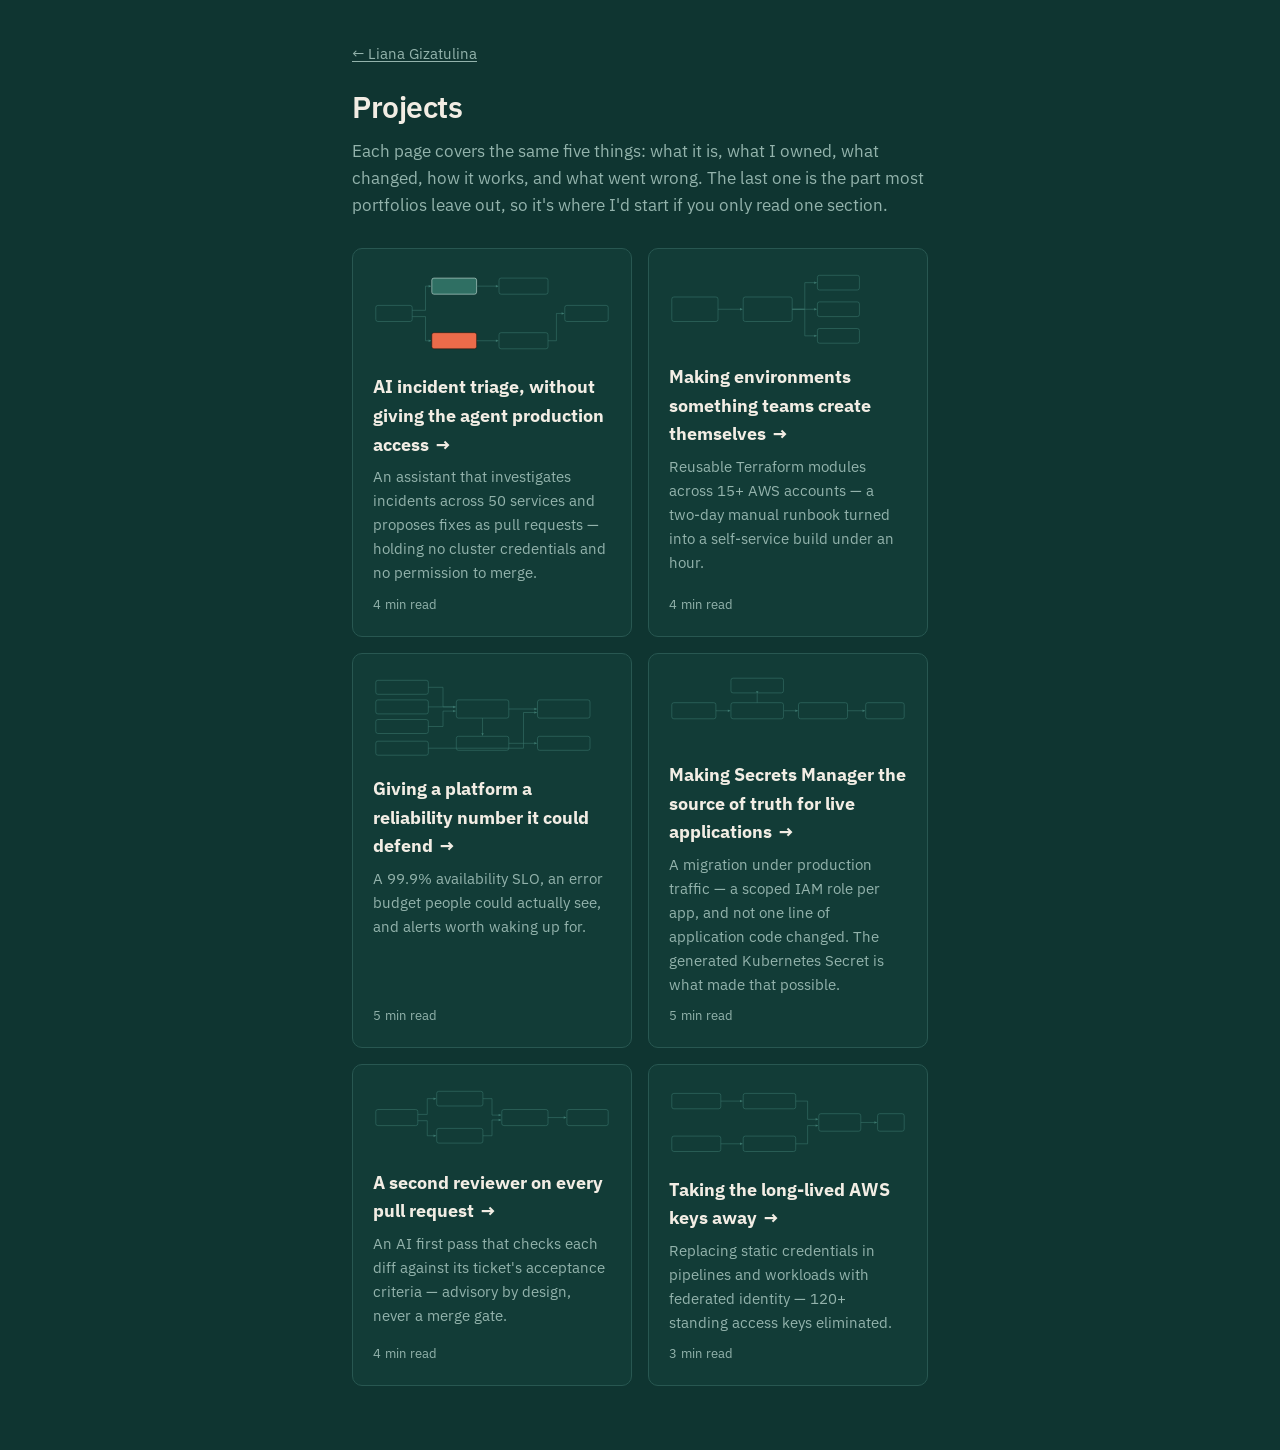
==== projects/index.html @ ad699a3f "redesign: deep teal ground, three-colour project system, add resume.pdf The paper-and-ink identity (" ====
<!doctype html>
<html lang="en">
<head>
<meta charset="utf-8">
<meta name="viewport" content="width=device-width, initial-scale=1">
<title>Projects — Liana Gizatulina</title>
<meta name="description" content="Platform engineering projects: what each one does, what changed because of it, how it works, and what went wrong.">
<link rel="icon" href="../favicon.svg" type="image/svg+xml">
<link rel="canonical" href="https://lianagizatulina.com/projects/">
<meta property="og:type" content="website">
<meta property="og:site_name" content="Liana Gizatulina">
<meta property="og:url" content="https://lianagizatulina.com/projects/">
<meta property="og:title" content="Projects — Liana Gizatulina">
<meta property="og:description" content="Platform engineering projects: what each one does, what changed because of it, how it works, and what went wrong.">
<meta property="og:image" content="https://lianagizatulina.com/og-2.png">
<meta property="og:image:width" content="1200">
<meta property="og:image:height" content="630">
<meta property="og:image:alt" content="Liana Gizatulina, Platform / DevOps Engineer. 99.9% SLO since 2024, environments 2 days to 1 hour, AI triage 22 to 8 min.">
<meta name="twitter:card" content="summary_large_image">
<link rel="stylesheet" href="../style.css?v=6">
</head>
<body>
<div class="wrap">

  <a class="back" href="../">&larr; Liana Gizatulina</a>

  <h1 class="name">Projects</h1>
  <p class="pitch">Each page covers the same five things: what it is, what I owned, what changed, how it works, and what went wrong. The last one is the part most portfolios leave out, so it's where I'd start if you only read one section.</p>

  <ul class="doors with-thumb">
    <li>
      <a class="door" href="mcp-suite.html">
        <svg class="thumb" aria-hidden="true" focusable="false" viewBox="0 0 680 260" xmlns="http://www.w3.org/2000/svg">
              <g fill="none" stroke="currentColor" stroke-width="1.5">
                <rect x="8" y="104" width="104" height="46" rx="6"/>
                <rect class="n-read" x="168" y="26" width="128" height="46" rx="6"/>
                <rect class="n-act" x="168" y="182" width="128" height="46" rx="6"/>
                <rect x="360" y="26" width="140" height="46" rx="6"/>
                <rect x="360" y="182" width="140" height="46" rx="6"/>
                <rect x="548" y="104" width="124" height="46" rx="6"/>
              </g>
              <g stroke="currentColor" stroke-width="1.5" fill="none">
                <path d="M112 118 L 150 118 L 150 49 L 166 49"/>
                <path d="M112 136 L 150 136 L 150 205 L 166 205"/>
                <path d="M296 49 L 358 49"/>
                <path d="M296 205 L 358 205"/>
                <path d="M500 205 L 524 205 L 524 127 L 546 127"/>
              </g>
              <g fill="currentColor">
                <path d="M166 49 l -7 -3.5 v 7 z"/>
                <path d="M166 205 l -7 -3.5 v 7 z"/>
                <path d="M358 49 l -7 -3.5 v 7 z"/>
                <path d="M358 205 l -7 -3.5 v 7 z"/>
                <path d="M546 127 l -7 -3.5 v 7 z"/>
              </g>
            </svg>
        <p class="door-label">AI incident triage, without giving the agent production access</p>
        <p class="door-note">An assistant that investigates incidents across 50 services and proposes fixes as pull requests — holding no cluster credentials and no permission to merge.</p>
        <p class="door-time">4 min read</p>
      </a>
    </li>
    <li>
      <a class="door" href="provisioning.html">
        <svg class="thumb" aria-hidden="true" focusable="false" viewBox="0 0 680 230" xmlns="http://www.w3.org/2000/svg">
              <g fill="none" stroke="currentColor" stroke-width="1.5">
                <rect x="8" y="80" width="132" height="70" rx="6"/>
                <rect x="212" y="80" width="140" height="70" rx="6"/>
                <rect x="424" y="18" width="120" height="42" rx="6"/>
                <rect x="424" y="94" width="120" height="42" rx="6"/>
                <rect x="424" y="170" width="120" height="42" rx="6"/>
              </g>
              <g stroke="currentColor" stroke-width="1.5" fill="none">
                <path d="M140 115 L 210 115"/>
                <path d="M352 115 L 388 115 L 388 39 L 422 39"/>
                <path d="M352 115 L 422 115"/>
                <path d="M352 115 L 388 115 L 388 191 L 422 191"/>
              </g>
              <g fill="currentColor">
                <path d="M210 115 l -7 -3.5 v 7 z"/>
                <path d="M422 39 l -7 -3.5 v 7 z"/>
                <path d="M422 115 l -7 -3.5 v 7 z"/>
                <path d="M422 191 l -7 -3.5 v 7 z"/>
              </g>
            </svg>
        <p class="door-label">Making environments something teams create themselves</p>
        <p class="door-note">Reusable Terraform modules across 15+ AWS accounts — a two-day manual runbook turned into a self-service build under an hour.</p>
        <p class="door-time">4 min read</p>
      </a>
    </li>
    <li>
      <a class="door" href="eks-observability.html">
        <svg class="thumb" aria-hidden="true" focusable="false" viewBox="0 0 680 250" xmlns="http://www.w3.org/2000/svg">
              <g fill="none" stroke="currentColor" stroke-width="1.5">
                <rect x="8" y="18" width="150" height="40" rx="6"/>
                <rect x="8" y="74" width="150" height="40" rx="6"/>
                <rect x="8" y="130" width="150" height="40" rx="6"/>
                <rect x="8" y="192" width="150" height="40" rx="6"/>
                <rect x="238" y="74" width="150" height="52" rx="6"/>
                <rect x="238" y="178" width="150" height="40" rx="6"/>
                <rect x="470" y="74" width="150" height="52" rx="6"/>
                <rect x="470" y="178" width="150" height="40" rx="6"/>
              </g>
              <g stroke="currentColor" stroke-width="1.5" fill="none">
                <path d="M158 38 L 200 38 L 200 94 L 236 94"/>
                <path d="M158 94 L 236 94"/>
                <path d="M158 150 L 200 150 L 200 106 L 236 106"/>
                <path d="M158 212 L 430 212 L 430 110 L 468 110"/>
                <path d="M388 100 L 468 100"/>
                <path d="M313 126 L 313 176"/>
                <path d="M388 198 L 468 198"/>
              </g>
              <g fill="currentColor">
                <path d="M236 94 l -7 -3.5 v 7 z"/>
                <path d="M236 106 l -7 -3.5 v 7 z"/>
                <path d="M468 100 l -7 -3.5 v 7 z"/>
                <path d="M468 110 l -7 -3.5 v 7 z"/>
                <path d="M468 198 l -7 -3.5 v 7 z"/>
                <path d="M313 176 l -3.5 -7 h 7 z"/>
              </g>
            </svg>
        <p class="door-label">Giving a platform a reliability number it could defend</p>
        <p class="door-note">A 99.9% availability SLO, an error budget people could actually see, and alerts worth waking up for.</p>
        <p class="door-time">5 min read</p>
      </a>
    </li>
    <li>
      <a class="door" href="secrets-csi.html">
        <svg class="thumb" aria-hidden="true" focusable="false" viewBox="0 0 680 210" xmlns="http://www.w3.org/2000/svg">
              <g fill="none" stroke="currentColor" stroke-width="1.5">
                <rect x="8" y="82" width="126" height="46" rx="6"/>
                <rect x="177" y="82" width="150" height="46" rx="6"/>
                <rect x="177" y="12" width="150" height="42" rx="6"/>
                <rect x="370" y="82" width="140" height="46" rx="6"/>
                <rect x="562" y="82" width="110" height="46" rx="6"/>
              </g>
              <g stroke="currentColor" stroke-width="1.5" fill="none">
                <path d="M134 105 L 175 105"/>
                <path d="M252 82 L 252 56"/>
                <path d="M329 105 L 368 105"/>
                <path d="M510 105 L 560 105"/>
              </g>
              <g fill="currentColor">
                <path d="M175 105 l -7 -3.5 v 7 z"/>
                <path d="M368 105 l -7 -3.5 v 7 z"/>
                <path d="M560 105 l -7 -3.5 v 7 z"/>
                <path d="M252 56 l -3.5 -7 h 7 z"/>
              </g>
            </svg>
        <p class="door-label">Making Secrets Manager the source of truth for live applications</p>
        <p class="door-note">A migration under production traffic — a scoped IAM role per app, and not one line of application code changed. The generated Kubernetes Secret is what made that possible.</p>
        <p class="door-time">5 min read</p>
      </a>
    </li>
    <li>
      <a class="door" href="ai-pr-review.html">
        <svg class="thumb" aria-hidden="true" focusable="false" viewBox="0 0 680 200" xmlns="http://www.w3.org/2000/svg">
              <g fill="none" stroke="currentColor" stroke-width="1.5">
                <rect x="8" y="70" width="120" height="46" rx="6"/>
                <rect x="182" y="18" width="132" height="42" rx="6"/>
                <rect x="182" y="124" width="132" height="42" rx="6"/>
                <rect x="368" y="70" width="132" height="46" rx="6"/>
                <rect x="554" y="70" width="118" height="46" rx="6"/>
              </g>
              <g stroke="currentColor" stroke-width="1.5" fill="none">
                <path d="M128 84 L 155 84 L 155 39 L 180 39"/>
                <path d="M128 102 L 155 102 L 155 145 L 180 145"/>
                <path d="M314 39 L 340 39 L 340 86 L 366 86"/>
                <path d="M314 145 L 340 145 L 340 100 L 366 100"/>
                <path d="M500 93 L 552 93"/>
              </g>
              <g fill="currentColor">
                <path d="M180 39 l -7 -3.5 v 7 z"/>
                <path d="M180 145 l -7 -3.5 v 7 z"/>
                <path d="M366 86 l -7 -3.5 v 7 z"/>
                <path d="M366 100 l -7 -3.5 v 7 z"/>
                <path d="M552 93 l -7 -3.5 v 7 z"/>
              </g>
            </svg>
        <p class="door-label">A second reviewer on every pull request</p>
        <p class="door-note">An AI first pass that checks each diff against its ticket's acceptance criteria — advisory by design, never a merge gate.</p>
        <p class="door-time">4 min read</p>
      </a>
    </li>
    <li>
      <a class="door" href="oidc-irsa.html">
        <svg class="thumb" aria-hidden="true" focusable="false" viewBox="0 0 680 220" xmlns="http://www.w3.org/2000/svg">
              <g fill="none" stroke="currentColor" stroke-width="1.5">
                <rect x="8" y="24" width="140" height="44" rx="6"/>
                <rect x="8" y="146" width="140" height="44" rx="6"/>
                <rect x="212" y="24" width="150" height="44" rx="6"/>
                <rect x="212" y="146" width="150" height="44" rx="6"/>
                <rect x="428" y="82" width="120" height="50" rx="6"/>
                <rect x="596" y="82" width="76" height="50" rx="6"/>
              </g>
              <g stroke="currentColor" stroke-width="1.5" fill="none">
                <path d="M148 46 L 210 46"/>
                <path d="M148 168 L 210 168"/>
                <path d="M362 46 L 396 46 L 396 98 L 426 98"/>
                <path d="M362 168 L 396 168 L 396 116 L 426 116"/>
                <path d="M548 107 L 594 107"/>
              </g>
              <g fill="currentColor">
                <path d="M210 46 l -7 -3.5 v 7 z"/>
                <path d="M210 168 l -7 -3.5 v 7 z"/>
                <path d="M426 98 l -7 -3.5 v 7 z"/>
                <path d="M426 116 l -7 -3.5 v 7 z"/>
                <path d="M594 107 l -7 -3.5 v 7 z"/>
              </g>
            </svg>
        <p class="door-label">Taking the long-lived AWS keys away</p>
        <p class="door-note">Replacing static credentials in pipelines and workloads with federated identity — 120+ standing access keys eliminated.</p>
        <p class="door-time">3 min read</p>
      </a>
    </li>
  </ul>

</div>
</body>
</html>
---- style.css ----
/* Two Doors — shared styles.
   No framework, no build step. JavaScript is progressive enhancement only:
   every page is complete and readable without it. */

@import url("https://fonts.googleapis.com/css2?family=IBM+Plex+Mono:wght@400;500&family=IBM+Plex+Sans:wght@400;600;700&display=swap");

:root {
  /* Direction D — deep teal ground, colour lives in the artwork */
  --bg: #0f3531;
  --card: #123c37;
  --fg: #f2ede4;
  --muted: #93b3ac;
  --rule: #285751;
  --rule-strong: #3d7a70;
  --hover: #16453f;
  --accent: #e0a03a;
  --focus: #6f95dd;

  /* the three project categories */
  --cat-agents: #ec6b4a;
  --cat-rely:   #e0a03a;
  --cat-sec:    #6f95dd;
  --art-ink:    rgba(14, 42, 38, .52);
  --art-ink-2:  rgba(14, 42, 38, .86);

  /* data-visual semantics, carried over */
  --spent: #ec6b4a;
  --spent-ink: #2b1109;
  --spent-over: #d84a37;
  --left: #2f6f63;
  --left-ink: #dff3ec;
  --good: #4fb99a;

  --measure: 36rem;
  --wide: 68rem;
  --sans: "IBM Plex Sans", -apple-system, BlinkMacSystemFont, "Segoe UI", Roboto, "Helvetica Neue", Arial, sans-serif;
  --serif: "IBM Plex Sans", -apple-system, BlinkMacSystemFont, "Segoe UI", Roboto, "Helvetica Neue", Arial, sans-serif;
  --mono: "IBM Plex Mono", ui-monospace, SFMono-Regular, "SF Mono", Menlo, Consolas, monospace;
}

@media (prefers-color-scheme: dark) {
  :root {
    --bg: #0b2b28;
    --card: #0f342f;
    --rule: #23504b;
    --hover: #133c37;
  }
}

*, *::before, *::after { box-sizing: border-box; }
html { -webkit-text-size-adjust: 100%; }

body {
  margin: 0;
  padding: 2.5rem 1.25rem 4rem;
  background: var(--bg);
  color: var(--fg);
  font-family: var(--sans);
  font-size: 1.0625rem;
  line-height: 1.6;
}

.wrap { max-width: var(--measure); margin: 0 auto; }

a { color: inherit; text-decoration-thickness: 1px; text-underline-offset: 2px; }
a:focus-visible { outline: 2px solid var(--focus); outline-offset: 3px; border-radius: 2px; }

/* --- header card --- */

.card {
  border: 1px solid var(--rule);
  border-radius: 10px;
  background: var(--card);
  padding: 1.5rem;
}

.name { margin: 0; font-size: 1.875rem; line-height: 1.15; letter-spacing: -0.015em; font-family: var(--serif); font-weight: 600; }
.role { margin: 0.4rem 0 0; font-size: 1.0625rem; font-weight: 600; }
.pitch { margin: 0.85rem 0 0; color: var(--muted); font-family: var(--serif); font-size: 1.0625rem; }

.meta { margin: 1.25rem 0 0; display: flex; flex-wrap: wrap; gap: 0.75rem 1.25rem; align-items: center; font-size: 0.9375rem; }

.btn {
  display: inline-block;
  padding: 0.5rem 1rem;
  border: 1px solid var(--fg);
  border-radius: 6px;
  text-decoration: none;
  font-weight: 600;
  font-size: 0.9375rem;
  transition: background .15s, color .15s;
}
.btn:hover { background: var(--fg); color: var(--card); }

/* --- doors --- */

.doors { margin: 1.75rem 0 0; padding: 0; list-style: none; display: grid; gap: 1rem; }
@media (min-width: 34rem) { .doors { grid-template-columns: 1fr 1fr; } }

.door {
  display: block;
  height: 100%;
  padding: 1.25rem;
  border: 1px solid var(--rule);
  border-radius: 10px;
  background: var(--card);
  text-decoration: none;
  transition: background .15s, border-color .15s, transform .15s;
}
.door:hover { background: var(--hover); border-color: var(--rule-strong); transform: translateY(-2px); }

.door-label { margin: 0; font-size: 1.125rem; font-weight: 700; }
.door-label::after { content: "\2192"; display: inline-block; margin-left: 0.35em; transition: transform .15s; }
.door:hover .door-label::after { transform: translateX(4px); }
.door-note { margin: 0.35rem 0 0; color: var(--muted); font-size: 0.9375rem; }
.door-time { margin: 0.6rem 0 0; font-family: var(--sans); font-size: 0.8125rem; color: var(--muted); letter-spacing: 0.02em; }

/* --- the three numbers --- */

.numbers { margin: 1.75rem 0 0; color: var(--muted); font-size: 1rem; line-height: 1.9; }
.numbers strong { color: var(--accent); font-weight: 600; }

/* --- interior pages --- */

.back { display: inline-block; margin: 0 0 1.5rem; font-size: 0.9375rem; color: var(--muted); }

h2 {
  margin: 2.75rem 0 0.75rem;
  font-size: 1.3125rem;
  line-height: 1.3;
  padding-bottom: 0.4rem;
  border-bottom: 1px solid var(--rule);
  font-family: var(--sans);
}
h3 { margin: 1.5rem 0 0.25rem; font-size: 1.0625rem; }

p, li, dd { font-family: var(--serif); }
.lede { font-size: 1.1875rem; line-height: 1.55; }
.role-line { margin: 0; color: var(--muted); font-size: 0.9375rem; font-family: var(--sans); }

.scope {
  margin: 1.25rem 0 0;
  padding: 0.9rem 1rem;
  border-left: 3px solid var(--accent);
  background: var(--card);
  color: var(--muted);
  font-size: 0.9375rem;
}
.scope strong { color: var(--fg); }

.method { margin: 0.2rem 0 1rem; color: var(--muted); font-size: 0.875rem; line-height: 1.55; font-family: var(--sans); }

ul.tight { margin: 0.5rem 0 0; padding-left: 1.15rem; }
ul.tight li { margin: 0.35rem 0; }
.stack dt { font-weight: 600; margin-top: 0.85rem; font-family: var(--sans); }
.stack dd { margin: 0.15rem 0 0; color: var(--muted); }

figure { margin: 1.75rem 0; }
figure svg { width: 100%; height: auto; display: block; }
figcaption { margin-top: 0.6rem; color: var(--muted); font-size: 0.875rem; font-family: var(--sans); }

.artifact {
  margin: 1.25rem 0;
  overflow-x: auto;
  background: var(--card);
  border: 1px solid var(--rule);
  border-radius: 8px;
  padding: 1rem 1.1rem;
}
.artifact pre { margin: 0; }
.artifact code { font-family: var(--mono); font-size: 0.8125rem; line-height: 1.6; white-space: pre; }
.c-com { color: var(--muted); }
.c-key { font-weight: 700; color: var(--accent); }

/* --- data visuals (static first; JS only adds the slider) --- */

.viz { margin: 1.75rem 0; }

.viz-label { display: flex; justify-content: space-between; align-items: baseline; gap: 1rem; margin-bottom: 0.4rem; font-family: var(--sans); font-size: 0.875rem; color: var(--muted); }

.budget { display: flex; height: 46px; border: 1px solid var(--rule); border-radius: 8px; overflow: hidden; }
.budget > div { display: flex; align-items: center; justify-content: center; font-family: var(--sans); font-size: 0.8125rem; font-weight: 600; transition: width .12s linear; }
.budget-spent { background: var(--spent); color: var(--spent-ink); }
.budget-left { background: var(--left); color: var(--left-ink); }
.budget.over .budget-spent { background: var(--spent-over); color: #fff; }

.budget-control { display: none; align-items: center; gap: 0.75rem; margin-top: 1rem; font-family: var(--sans); font-size: 0.875rem; color: var(--muted); }
.budget-control.on { display: flex; }
.budget-control input[type=range] { flex: 1; accent-color: var(--accent); }
.budget-control output { min-width: 3.5rem; text-align: right; font-weight: 600; color: var(--fg); }

.bars { display: grid; grid-template-columns: 4.5rem 1fr; gap: 0.5rem 0.75rem; align-items: center; font-family: var(--sans); font-size: 0.875rem; color: var(--muted); }
.bar { height: 24px; border-radius: 4px; }
.bar-before { background: var(--spent); }
.bar-after { background: var(--good); }

/* split fleet — some replicas serving, some unable to start */
.fleet { display: flex; flex-wrap: wrap; gap: 6px; margin: 0.5rem 0; }
.pod { width: 34px; height: 34px; border-radius: 5px; display: flex; align-items: center; justify-content: center; font-family: var(--sans); font-size: 0.6875rem; font-weight: 700; }
.pod-ok { background: var(--left); color: var(--left-ink); }
.pod-bad { background: var(--spent); color: var(--spent-ink); }
.legend { display: flex; flex-wrap: wrap; gap: 1rem; margin-top: 0.6rem; font-family: var(--sans); font-size: 0.8125rem; color: var(--muted); }
.legend span::before { content: ""; display: inline-block; width: 11px; height: 11px; border-radius: 3px; margin-right: 0.45rem; vertical-align: baseline; }
.legend .ok::before { background: var(--left); }
.legend .bad::before { background: var(--spent); }

/* before / after pairs */
.compare { display: grid; gap: 0.85rem; margin: 0.5rem 0; }
.cmp-row { display: grid; grid-template-columns: 8.5rem 1fr; gap: 0.75rem; align-items: center; font-family: var(--sans); font-size: 0.875rem; }
.cmp-key { color: var(--muted); }
.cmp-val { display: flex; align-items: center; gap: 0.6rem; }
.chip { display: inline-block; padding: 0.3rem 0.7rem; border-radius: 5px; font-weight: 700; font-size: 0.875rem; }
.chip-was { background: var(--spent); color: var(--spent-ink); }
.chip-now { background: var(--left); color: var(--left-ink); }
.arrow { color: var(--muted); }

/* the old hand-off path vs the new one */
.track { display: grid; grid-template-columns: 5.5rem 1fr; gap: 0.5rem 0.75rem; align-items: center; font-family: var(--sans); font-size: 0.8125rem; color: var(--muted); }
.seg { display: flex; gap: 3px; align-items: center; }
.seg i { display: block; height: 26px; border-radius: 4px; font-style: normal; }
.seg .work { background: var(--spent); }
.seg .wait { background: var(--rule); }
.seg .fast { background: var(--good); }
.seg .t { margin-left: auto; padding-left: 0.6rem; white-space: nowrap; color: var(--fg); font-weight: 600; }

/* two-column calibration list */
.twocol { display: grid; gap: 1rem; margin: 0.5rem 0; }
@media (min-width: 34rem) { .twocol { grid-template-columns: 1fr 1fr; } }
.col { border-radius: 8px; padding: 0.9rem 1rem; }
.col-flag { background: var(--spent); color: var(--spent-ink); }
.col-ignore { background: var(--left); color: var(--left-ink); }
.col h3 { margin: 0 0 0.5rem; font-family: var(--sans); font-size: 0.8125rem; letter-spacing: 0.06em; text-transform: uppercase; }
.col ul { margin: 0; padding-left: 1.05rem; }
.col li { font-family: var(--sans); font-size: 0.875rem; line-height: 1.45; margin: 0.3rem 0; }

/* diagram node fills — set on <rect>, text stays currentColor */
.n-read { fill: var(--left); stroke: var(--left-ink); }
.n-act { fill: var(--spent); stroke: var(--spent-ink); }

footer {
  margin-top: 3.5rem;
  padding-top: 1.25rem;
  border-top: 1px solid var(--rule);
  color: var(--muted);
  font-size: 0.9375rem;
  font-family: var(--sans);
}

/* landing: showcase diagram + project cards */
.showcase { margin: 1.75rem 0 0; padding: 1.25rem 1.25rem 1rem; background: var(--card); border: 1px solid var(--rule); border-radius: 10px; }
  .showcase svg { display: block; width: 100%; height: auto; color: var(--fg); }
  .showcase figcaption { margin: 0.85rem 0 0; color: var(--muted); font-size: 0.9375rem; font-family: var(--serif); }
  .showcase figcaption a { color: var(--accent); }
  .cards { margin: 1.5rem 0 0; padding: 0; list-style: none; display: grid; gap: 1rem; grid-template-columns: repeat(3, 1fr); }
  @media (max-width: 46rem) { .cards { grid-template-columns: 1fr; } }
  .pcard { display: block; height: 100%; padding: 1rem 1.1rem; background: var(--card); border: 1px solid var(--rule); border-radius: 10px; text-decoration: none; color: inherit; transition: background .15s, border-color .15s, transform .15s; }
  .pcard:hover { background: var(--hover); border-color: var(--rule-strong); transform: translateY(-2px); }
  .pcard-metric { margin: 0; font-family: var(--mono); font-size: 0.8125rem; color: var(--accent); letter-spacing: 0.01em; }
  .pcard-title { margin: 0.4rem 0 0; font-size: 1.0625rem; font-weight: 700; line-height: 1.25; }
  .pcard-note { margin: 0.4rem 0 0; color: var(--muted); font-size: 0.9375rem; }
  .more { margin: 1.25rem 0 0; font-size: 0.9375rem; }
.showcase figcaption .go { display: block; margin-top: 0.4rem; }

/* projects index: diagram thumbnails */
.doors.with-thumb { grid-template-columns: repeat(2, 1fr); }
.doors.with-thumb .door { display: flex; flex-direction: column; }
.thumb { display: block; width: 100%; height: auto; margin: 0 0 0.85rem; color: var(--rule-strong); }
.doors.with-thumb .door-time { margin-top: auto; padding-top: 0.6rem; }
@media (max-width: 46rem) { .doors.with-thumb { grid-template-columns: 1fr; } }

/* project pages: collapsible method notes + diagram node fills */
details.method { margin: 1.25rem 0 0; padding: 0.75rem 1rem; background: var(--card); border: 1px solid var(--rule); border-radius: 8px; }
details.method summary { cursor: pointer; font-size: 0.9375rem; font-weight: 600; color: var(--muted); }
details.method[open] summary { margin-bottom: 0.5rem; }
details.method p { margin: 0.6rem 0 0; font-size: 0.9375rem; color: var(--muted); }
.n-src  { fill: var(--hover); }
.n-core { fill: var(--left); stroke: var(--left-ink); }
.n-out  { fill: var(--card); stroke: var(--rule-strong); }
.n-box { fill: var(--hover); }

/* mcp-suite: "ask the agent" panel + path highlighting */
.ask { margin: 1.5rem 0 0; padding: 1.1rem 1.2rem; background: var(--card); border: 1px solid var(--rule); border-radius: 10px; }
.ask-lead { margin: 0 0 0.85rem; font-size: 0.9375rem; color: var(--muted); }
.ask-list { margin: 0; padding: 0; list-style: none; display: grid; gap: 0.4rem; }
.ask-list li { display: flex; align-items: center; gap: 0.6rem; flex-wrap: wrap; }
.ask-btn { flex: 1 1 16rem; text-align: left; font: inherit; font-size: 0.9375rem; color: inherit;
  background: none; border: 1px solid var(--rule); border-radius: 7px; padding: 0.45rem 0.7rem; cursor: default; }
.ask.on .ask-btn { cursor: pointer; }
.ask.on .ask-btn:hover { background: var(--hover); border-color: var(--rule-strong); }
.ask-btn.sel { background: var(--hover); border-color: var(--rule-strong); font-weight: 600; }
.verdict { flex: 0 0 auto; font-family: var(--mono); font-size: 0.75rem; padding: 0.15rem 0.5rem; border-radius: 4px; }
.v-read { background: var(--left); color: var(--left-ink); }
.v-act  { background: var(--hover); color: var(--accent); border: 1px solid var(--rule-strong); }
.v-none { background: var(--spent); color: var(--spent-ink); }
.ask-out { margin: 0.9rem 0 0; font-size: 0.9375rem; color: var(--muted); min-height: 2.6em; }
.ask.on .ask-out { color: var(--fg); }
#fig .p-read, #fig .p-act, #fig .no-path { transition: opacity .18s; }
#fig.hl-read .p-act, #fig.hl-act .p-read,
#fig.hl-none .p-read, #fig.hl-none .p-act { opacity: 0.15; }
#fig.hl-none .no-path { fill: var(--spent-over); font-weight: 700; font-style: normal; }


/* ============================================================
   Landing — Direction D.  Every rule is scoped under .wide so
   the interior pages keep the styles they already had.
   Colour fills the artwork panel and stops there; the reading
   area stays on the teal ground. The border picks up the
   category colour on hover and keyboard focus only.
   ============================================================ */

.wrap.wide { max-width: var(--wide); }

.wide .site-nav {
  display: flex; justify-content: space-between; align-items: baseline;
  gap: 1rem; flex-wrap: wrap;
  padding-bottom: 0.9rem; margin-bottom: clamp(2rem, 5vw, 3.5rem);
  border-bottom: 1px solid var(--rule);
}
.wide .who { font-weight: 700; font-size: 0.98rem; letter-spacing: -0.008em; }
.wide .nav-links { display: flex; gap: 1.15rem; flex-wrap: wrap; font-family: var(--mono); font-size: 0.78rem; letter-spacing: 0.04em; }
.wide .nav-links a { color: var(--muted); text-decoration: none; border-bottom: 1px solid transparent; padding-bottom: 2px; }
.wide .nav-links a:hover { color: var(--accent); border-bottom-color: var(--accent); }

.wide .hero h1 {
  margin: 0 0 1.35rem; max-width: 20ch;
  font-family: var(--sans); font-weight: 700;
  font-size: clamp(1.8rem, 4.4vw, 3.35rem); line-height: 1.08;
  letter-spacing: -0.021em; text-wrap: balance;
}
.wide .hero h1 em { font-style: normal; color: var(--accent); }
.wide .hook { margin: 0 0 1.7rem; max-width: 54ch; color: var(--muted); font-size: 1rem; line-height: 1.6; }

.wide .chips { display: flex; gap: 0.6rem; flex-wrap: wrap; margin: 0 0 clamp(2.1rem, 5vw, 3.6rem); padding: 0; list-style: none; }
.wide .chips a, .wide .chips span {
  display: inline-block; font-family: var(--mono); font-size: 0.72rem; letter-spacing: 0.05em;
  padding: 0.5rem 0.9rem; border: 1px solid var(--rule); border-radius: 2px;
  color: var(--fg); text-decoration: none; transition: border-color .15s, color .15s;
}
.wide .chips a:hover { border-color: var(--accent); color: var(--accent); }
.wide .chips a.pri { background: var(--accent); border-color: var(--accent); color: #2b1f06; font-weight: 600; }
.wide .chips a.pri:hover { color: #2b1f06; filter: brightness(1.08); }
.wide .chips span { color: var(--muted); }

/* diagram panel */
.wide .showcase.framed {
  margin: 0 0 clamp(2.2rem, 5vw, 3.75rem); padding: 0;
  background: #0c2c29; border: 1px solid var(--rule); border-radius: 4px; overflow: hidden;
}
.wide .showcase.framed .panel-bar {
  display: flex; justify-content: space-between; align-items: center; gap: 0.75rem;
  padding: 0.7rem 1rem; border-bottom: 1px solid var(--rule);
  font-family: var(--mono); font-size: 0.7rem; letter-spacing: 0.14em; text-transform: uppercase; color: var(--muted);
}
.wide .showcase.framed .panel-bar b { color: var(--accent); font-weight: 500; }
.wide .showcase.framed .panel-body { padding: 1.4rem 1.1rem 1.1rem; }
.wide .showcase.framed svg { display: block; width: 100%; height: auto; color: var(--fg); }
.wide .showcase.framed figcaption { margin: 1rem 0.25rem 0; max-width: 72ch; color: var(--muted); font-size: 0.85rem; font-family: var(--sans); line-height: 1.55; }
.wide .showcase.framed figcaption .go { display: inline-block; margin-top: 0.35rem; color: var(--accent); }

.wide .sec-label {
  display: flex; align-items: center; gap: 0.75rem; margin: 0 0 0.9rem;
  font-family: var(--mono); font-size: 0.7rem; letter-spacing: 0.16em; text-transform: uppercase; color: var(--muted);
}
.wide .sec-label::after { content: ""; flex: 1; height: 1px; background: var(--rule); }

/* category key — deliberately NOT .legend, which the project pages already use */
.wide .cat-key { display: flex; gap: 1.25rem; flex-wrap: wrap; margin: 0 0 1rem; padding: 0; list-style: none; }
.wide .cat-key li { display: flex; align-items: center; gap: 0.5rem; font-family: var(--mono); font-size: 0.7rem; letter-spacing: 0.12em; text-transform: uppercase; color: var(--muted); }
.wide .cat-key i { width: 8px; height: 8px; border-radius: 50%; background: var(--cat); flex: none; }

/* six project cards */
.wide .cards { margin: 0; padding: 0; list-style: none; display: grid; gap: 0.85rem; grid-template-columns: repeat(3, 1fr); }
@media (max-width: 62rem) { .wide .cards { grid-template-columns: repeat(2, 1fr); } }
@media (max-width: 40rem) { .wide .cards { grid-template-columns: 1fr; } }

.wide .pcard {
  display: flex; flex-direction: column; height: 100%;
  padding: 0; background: var(--card);
  border: 1px solid var(--rule); border-radius: 3px; overflow: hidden;
  text-decoration: none; color: inherit;
  transition: border-color .15s, box-shadow .15s;
}
.wide .pcard:hover, .wide .pcard:focus-visible {
  background: var(--card); transform: none;
  border-color: var(--cat); box-shadow: 0 0 0 1px var(--cat);
}
.wide .pcard:focus-visible { outline: none; }
.wide .pcard-art { display: block; width: 100%; height: auto; background: var(--cat); color: var(--art-ink); }
.wide .pcard-art .hi { color: var(--art-ink-2); }
.wide .pcard-body { display: block; padding: 0.8rem 0.95rem 1rem; }
.wide .pcard-metric { display: block; margin: 0 0 0.35rem; font-family: var(--mono); font-size: 0.68rem; letter-spacing: 0.09em; text-transform: uppercase; color: var(--cat); }
.wide .pcard-title { display: block; margin: 0 0 0.35rem; font-size: 1.03rem; font-weight: 700; line-height: 1.22; letter-spacing: -0.012em; }
.wide .pcard-note { display: block; margin: 0; color: var(--muted); font-size: 0.82rem; line-height: 1.5; }

.c-agents { --cat: var(--cat-agents); }
.c-rely   { --cat: var(--cat-rely); }
.c-sec    { --cat: var(--cat-sec); }

.wide .more { margin: 1.35rem 0 0; font-size: 0.88rem; color: var(--muted); }
.wide .more a { color: var(--accent); }
.wide .numbers { margin: clamp(2rem, 4vw, 3rem) 0 0; padding-top: 1.25rem; border-top: 1px solid var(--rule); color: var(--muted); font-size: 0.88rem; line-height: 1.9; }
.wide .site-foot {
  margin-top: 1.5rem; display: flex; justify-content: space-between; gap: 1rem; flex-wrap: wrap;
  font-family: var(--mono); font-size: 0.75rem; color: var(--muted);
}

@media (prefers-reduced-motion: reduce) { * { transition: none !important; } }
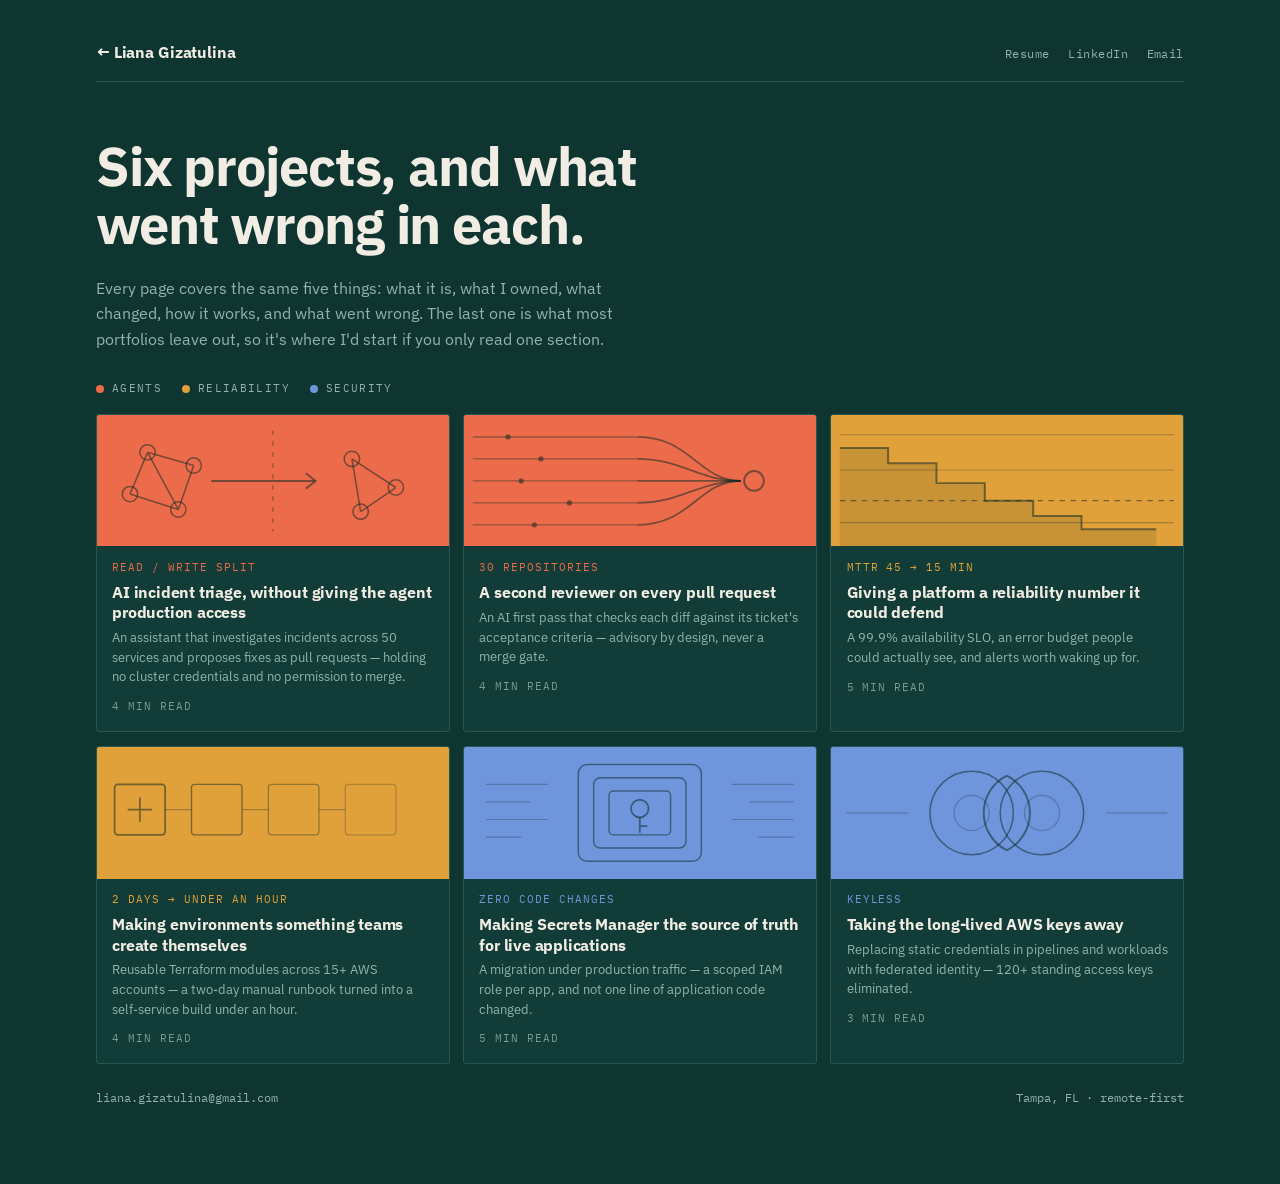
==== commit 21049978: "projects index: rebuild on the landing card component; link it from the landing The index still used" ====
--- a/projects/index.html
+++ b/projects/index.html
@@ -17,202 +17,162 @@
 <meta property="og:image:height" content="630">
 <meta property="og:image:alt" content="Liana Gizatulina, Platform / DevOps Engineer. 99.9% SLO since 2024, environments 2 days to 1 hour, AI triage 22 to 8 min.">
 <meta name="twitter:card" content="summary_large_image">
+<link rel="preconnect" href="https://fonts.googleapis.com">
+<link rel="preconnect" href="https://fonts.gstatic.com" crossorigin>
 <link rel="stylesheet" href="../style.css?v=6">
 </head>
 <body>
-<div class="wrap">
 
-  <a class="back" href="../">&larr; Liana Gizatulina</a>
+<svg width="0" height="0" style="position:absolute" aria-hidden="true" focusable="false">
+  <symbol id="art-split" viewBox="0 0 320 120">
+    <g fill="none" stroke="currentColor" stroke-width="1.4">
+      <circle cx="46" cy="34" r="7"/><circle cx="30" cy="72" r="7"/><circle cx="74" cy="86" r="7"/><circle cx="88" cy="46" r="7"/>
+      <path d="M46 34L88 46M46 34L30 72M30 72L74 86M88 46L74 86M46 34L74 86"/>
+      <circle cx="232" cy="40" r="7"/><circle cx="272" cy="66" r="7"/><circle cx="240" cy="88" r="7"/>
+      <path d="M232 40L272 66M272 66L240 88M232 40L240 88"/>
+    </g>
+    <path d="M160 14V106" stroke="currentColor" stroke-width="1.2" stroke-dasharray="4 6" opacity=".7"/>
+    <g class="hi" stroke="currentColor" stroke-width="1.8" fill="none">
+      <path d="M104 60h94"/><path d="M190 53l9 7-9 7"/>
+    </g>
+  </symbol>
+  <symbol id="art-lanes" viewBox="0 0 320 120">
+    <g fill="none" stroke="currentColor" stroke-width="1.2" opacity=".75">
+      <path d="M8 20h150M8 40h150M8 60h150M8 80h150M8 100h150"/>
+    </g>
+    <g class="hi" fill="none" stroke="currentColor" stroke-width="1.6">
+      <path d="M158 20C206 20 214 60 252 60"/><path d="M158 40C198 40 214 60 252 60"/>
+      <path d="M158 60h94"/>
+      <path d="M158 80C198 80 214 60 252 60"/><path d="M158 100C206 100 214 60 252 60"/>
+      <circle cx="264" cy="60" r="9" stroke-width="1.8"/>
+    </g>
+    <g fill="currentColor"><circle cx="40" cy="20" r="2.4"/><circle cx="70" cy="40" r="2.4"/><circle cx="52" cy="60" r="2.4"/><circle cx="96" cy="80" r="2.4"/><circle cx="64" cy="100" r="2.4"/></g>
+  </symbol>
+  <symbol id="art-burn" viewBox="0 0 320 120">
+    <path d="M8 30h44v14h44v18h44v16h44v14h44v12h68v36H8z" fill="currentColor" opacity=".22"/>
+    <path class="hi" d="M8 30h44v14h44v18h44v16h44v14h44v12h68" fill="none" stroke="currentColor" stroke-width="1.8"/>
+    <path d="M8 78h304" fill="none" stroke="currentColor" stroke-width="1.2" stroke-dasharray="5 5"/>
+    <g fill="none" stroke="currentColor" stroke-width="1" opacity=".55"><path d="M8 18h304M8 50h304M8 98h304"/></g>
+  </symbol>
+  <symbol id="art-grid" viewBox="0 0 320 120">
+    <g class="hi" fill="none" stroke="currentColor" stroke-width="1.6">
+      <rect x="16" y="34" width="46" height="46" rx="3"/><path d="M28 57h22M39 46v22"/>
+    </g>
+    <g fill="none" stroke="currentColor" stroke-width="1.2">
+      <rect x="86" y="34" width="46" height="46" rx="3" opacity=".95"/>
+      <rect x="156" y="34" width="46" height="46" rx="3" opacity=".7"/>
+      <rect x="226" y="34" width="46" height="46" rx="3" opacity=".45"/>
+    </g>
+    <g stroke="currentColor" stroke-width="1.2" opacity=".6" fill="none"><path d="M62 57h24M132 57h24M202 57h24"/></g>
+  </symbol>
+  <symbol id="art-vault" viewBox="0 0 320 120">
+    <g fill="none" stroke="currentColor" stroke-width="1.3">
+      <rect x="104" y="16" width="112" height="88" rx="8"/>
+      <rect x="118" y="28" width="84" height="64" rx="6"/>
+      <rect x="132" y="40" width="56" height="40" rx="4"/>
+    </g>
+    <g class="hi" fill="none" stroke="currentColor" stroke-width="1.7">
+      <circle cx="160" cy="56" r="8"/><path d="M160 64v14M160 72h7"/>
+    </g>
+    <g fill="none" stroke="currentColor" stroke-width="1.1" opacity=".55">
+      <path d="M20 34h56M20 50h40M20 66h56M20 82h32"/>
+      <path d="M244 34h56M260 50h40M244 66h56M268 82h32"/>
+    </g>
+  </symbol>
+  <symbol id="art-rings" viewBox="0 0 320 120">
+    <g fill="none" stroke="currentColor" stroke-width="1.4">
+      <circle cx="128" cy="60" r="38"/><circle cx="192" cy="60" r="38"/>
+    </g>
+    <g class="hi" fill="none" stroke="currentColor" stroke-width="1.8">
+      <path d="M160 26a38 38 0 000 68"/><path d="M160 26a38 38 0 010 68"/>
+    </g>
+    <g fill="none" stroke="currentColor" stroke-width="1.1" opacity=".5">
+      <circle cx="128" cy="60" r="16"/><circle cx="192" cy="60" r="16"/>
+      <path d="M14 60h56M250 60h56"/>
+    </g>
+  </symbol>
+</svg>
 
-  <h1 class="name">Projects</h1>
-  <p class="pitch">Each page covers the same five things: what it is, what I owned, what changed, how it works, and what went wrong. The last one is the part most portfolios leave out, so it's where I'd start if you only read one section.</p>
+<div class="wrap wide">
 
-  <ul class="doors with-thumb">
-    <li>
-      <a class="door" href="mcp-suite.html">
-        <svg class="thumb" aria-hidden="true" focusable="false" viewBox="0 0 680 260" xmlns="http://www.w3.org/2000/svg">
-              <g fill="none" stroke="currentColor" stroke-width="1.5">
-                <rect x="8" y="104" width="104" height="46" rx="6"/>
-                <rect class="n-read" x="168" y="26" width="128" height="46" rx="6"/>
-                <rect class="n-act" x="168" y="182" width="128" height="46" rx="6"/>
-                <rect x="360" y="26" width="140" height="46" rx="6"/>
-                <rect x="360" y="182" width="140" height="46" rx="6"/>
-                <rect x="548" y="104" width="124" height="46" rx="6"/>
-              </g>
-              <g stroke="currentColor" stroke-width="1.5" fill="none">
-                <path d="M112 118 L 150 118 L 150 49 L 166 49"/>
-                <path d="M112 136 L 150 136 L 150 205 L 166 205"/>
-                <path d="M296 49 L 358 49"/>
-                <path d="M296 205 L 358 205"/>
-                <path d="M500 205 L 524 205 L 524 127 L 546 127"/>
-              </g>
-              <g fill="currentColor">
-                <path d="M166 49 l -7 -3.5 v 7 z"/>
-                <path d="M166 205 l -7 -3.5 v 7 z"/>
-                <path d="M358 49 l -7 -3.5 v 7 z"/>
-                <path d="M358 205 l -7 -3.5 v 7 z"/>
-                <path d="M546 127 l -7 -3.5 v 7 z"/>
-              </g>
-            </svg>
-        <p class="door-label">AI incident triage, without giving the agent production access</p>
-        <p class="door-note">An assistant that investigates incidents across 50 services and proposes fixes as pull requests — holding no cluster credentials and no permission to merge.</p>
-        <p class="door-time">4 min read</p>
-      </a>
-    </li>
-    <li>
-      <a class="door" href="provisioning.html">
-        <svg class="thumb" aria-hidden="true" focusable="false" viewBox="0 0 680 230" xmlns="http://www.w3.org/2000/svg">
-              <g fill="none" stroke="currentColor" stroke-width="1.5">
-                <rect x="8" y="80" width="132" height="70" rx="6"/>
-                <rect x="212" y="80" width="140" height="70" rx="6"/>
-                <rect x="424" y="18" width="120" height="42" rx="6"/>
-                <rect x="424" y="94" width="120" height="42" rx="6"/>
-                <rect x="424" y="170" width="120" height="42" rx="6"/>
-              </g>
-              <g stroke="currentColor" stroke-width="1.5" fill="none">
-                <path d="M140 115 L 210 115"/>
-                <path d="M352 115 L 388 115 L 388 39 L 422 39"/>
-                <path d="M352 115 L 422 115"/>
-                <path d="M352 115 L 388 115 L 388 191 L 422 191"/>
-              </g>
-              <g fill="currentColor">
-                <path d="M210 115 l -7 -3.5 v 7 z"/>
-                <path d="M422 39 l -7 -3.5 v 7 z"/>
-                <path d="M422 115 l -7 -3.5 v 7 z"/>
-                <path d="M422 191 l -7 -3.5 v 7 z"/>
-              </g>
-            </svg>
-        <p class="door-label">Making environments something teams create themselves</p>
-        <p class="door-note">Reusable Terraform modules across 15+ AWS accounts — a two-day manual runbook turned into a self-service build under an hour.</p>
-        <p class="door-time">4 min read</p>
-      </a>
-    </li>
-    <li>
-      <a class="door" href="eks-observability.html">
-        <svg class="thumb" aria-hidden="true" focusable="false" viewBox="0 0 680 250" xmlns="http://www.w3.org/2000/svg">
-              <g fill="none" stroke="currentColor" stroke-width="1.5">
-                <rect x="8" y="18" width="150" height="40" rx="6"/>
-                <rect x="8" y="74" width="150" height="40" rx="6"/>
-                <rect x="8" y="130" width="150" height="40" rx="6"/>
-                <rect x="8" y="192" width="150" height="40" rx="6"/>
-                <rect x="238" y="74" width="150" height="52" rx="6"/>
-                <rect x="238" y="178" width="150" height="40" rx="6"/>
-                <rect x="470" y="74" width="150" height="52" rx="6"/>
-                <rect x="470" y="178" width="150" height="40" rx="6"/>
-              </g>
-              <g stroke="currentColor" stroke-width="1.5" fill="none">
-                <path d="M158 38 L 200 38 L 200 94 L 236 94"/>
-                <path d="M158 94 L 236 94"/>
-                <path d="M158 150 L 200 150 L 200 106 L 236 106"/>
-                <path d="M158 212 L 430 212 L 430 110 L 468 110"/>
-                <path d="M388 100 L 468 100"/>
-                <path d="M313 126 L 313 176"/>
-                <path d="M388 198 L 468 198"/>
-              </g>
-              <g fill="currentColor">
-                <path d="M236 94 l -7 -3.5 v 7 z"/>
-                <path d="M236 106 l -7 -3.5 v 7 z"/>
-                <path d="M468 100 l -7 -3.5 v 7 z"/>
-                <path d="M468 110 l -7 -3.5 v 7 z"/>
-                <path d="M468 198 l -7 -3.5 v 7 z"/>
-                <path d="M313 176 l -3.5 -7 h 7 z"/>
-              </g>
-            </svg>
-        <p class="door-label">Giving a platform a reliability number it could defend</p>
-        <p class="door-note">A 99.9% availability SLO, an error budget people could actually see, and alerts worth waking up for.</p>
-        <p class="door-time">5 min read</p>
-      </a>
-    </li>
-    <li>
-      <a class="door" href="secrets-csi.html">
-        <svg class="thumb" aria-hidden="true" focusable="false" viewBox="0 0 680 210" xmlns="http://www.w3.org/2000/svg">
-              <g fill="none" stroke="currentColor" stroke-width="1.5">
-                <rect x="8" y="82" width="126" height="46" rx="6"/>
-                <rect x="177" y="82" width="150" height="46" rx="6"/>
-                <rect x="177" y="12" width="150" height="42" rx="6"/>
-                <rect x="370" y="82" width="140" height="46" rx="6"/>
-                <rect x="562" y="82" width="110" height="46" rx="6"/>
-              </g>
-              <g stroke="currentColor" stroke-width="1.5" fill="none">
-                <path d="M134 105 L 175 105"/>
-                <path d="M252 82 L 252 56"/>
-                <path d="M329 105 L 368 105"/>
-                <path d="M510 105 L 560 105"/>
-              </g>
-              <g fill="currentColor">
-                <path d="M175 105 l -7 -3.5 v 7 z"/>
-                <path d="M368 105 l -7 -3.5 v 7 z"/>
-                <path d="M560 105 l -7 -3.5 v 7 z"/>
-                <path d="M252 56 l -3.5 -7 h 7 z"/>
-              </g>
-            </svg>
-        <p class="door-label">Making Secrets Manager the source of truth for live applications</p>
-        <p class="door-note">A migration under production traffic — a scoped IAM role per app, and not one line of application code changed. The generated Kubernetes Secret is what made that possible.</p>
-        <p class="door-time">5 min read</p>
-      </a>
-    </li>
-    <li>
-      <a class="door" href="ai-pr-review.html">
-        <svg class="thumb" aria-hidden="true" focusable="false" viewBox="0 0 680 200" xmlns="http://www.w3.org/2000/svg">
-              <g fill="none" stroke="currentColor" stroke-width="1.5">
-                <rect x="8" y="70" width="120" height="46" rx="6"/>
-                <rect x="182" y="18" width="132" height="42" rx="6"/>
-                <rect x="182" y="124" width="132" height="42" rx="6"/>
-                <rect x="368" y="70" width="132" height="46" rx="6"/>
-                <rect x="554" y="70" width="118" height="46" rx="6"/>
-              </g>
-              <g stroke="currentColor" stroke-width="1.5" fill="none">
-                <path d="M128 84 L 155 84 L 155 39 L 180 39"/>
-                <path d="M128 102 L 155 102 L 155 145 L 180 145"/>
-                <path d="M314 39 L 340 39 L 340 86 L 366 86"/>
-                <path d="M314 145 L 340 145 L 340 100 L 366 100"/>
-                <path d="M500 93 L 552 93"/>
-              </g>
-              <g fill="currentColor">
-                <path d="M180 39 l -7 -3.5 v 7 z"/>
-                <path d="M180 145 l -7 -3.5 v 7 z"/>
-                <path d="M366 86 l -7 -3.5 v 7 z"/>
-                <path d="M366 100 l -7 -3.5 v 7 z"/>
-                <path d="M552 93 l -7 -3.5 v 7 z"/>
-              </g>
-            </svg>
-        <p class="door-label">A second reviewer on every pull request</p>
-        <p class="door-note">An AI first pass that checks each diff against its ticket's acceptance criteria — advisory by design, never a merge gate.</p>
-        <p class="door-time">4 min read</p>
-      </a>
-    </li>
-    <li>
-      <a class="door" href="oidc-irsa.html">
-        <svg class="thumb" aria-hidden="true" focusable="false" viewBox="0 0 680 220" xmlns="http://www.w3.org/2000/svg">
-              <g fill="none" stroke="currentColor" stroke-width="1.5">
-                <rect x="8" y="24" width="140" height="44" rx="6"/>
-                <rect x="8" y="146" width="140" height="44" rx="6"/>
-                <rect x="212" y="24" width="150" height="44" rx="6"/>
-                <rect x="212" y="146" width="150" height="44" rx="6"/>
-                <rect x="428" y="82" width="120" height="50" rx="6"/>
-                <rect x="596" y="82" width="76" height="50" rx="6"/>
-              </g>
-              <g stroke="currentColor" stroke-width="1.5" fill="none">
-                <path d="M148 46 L 210 46"/>
-                <path d="M148 168 L 210 168"/>
-                <path d="M362 46 L 396 46 L 396 98 L 426 98"/>
-                <path d="M362 168 L 396 168 L 396 116 L 426 116"/>
-                <path d="M548 107 L 594 107"/>
-              </g>
-              <g fill="currentColor">
-                <path d="M210 46 l -7 -3.5 v 7 z"/>
-                <path d="M210 168 l -7 -3.5 v 7 z"/>
-                <path d="M426 98 l -7 -3.5 v 7 z"/>
-                <path d="M426 116 l -7 -3.5 v 7 z"/>
-                <path d="M594 107 l -7 -3.5 v 7 z"/>
-              </g>
-            </svg>
-        <p class="door-label">Taking the long-lived AWS keys away</p>
-        <p class="door-note">Replacing static credentials in pipelines and workloads with federated identity — 120+ standing access keys eliminated.</p>
-        <p class="door-time">3 min read</p>
-      </a>
-    </li>
+  <nav class="site-nav">
+    <span class="who"><a class="home" href="../">&larr; Liana Gizatulina</a></span>
+    <span class="nav-links">
+      <a href="../resume.pdf">Resume</a>
+      <a href="https://linkedin.com/in/liana-gizatulina">LinkedIn</a>
+      <a href="mailto:liana.gizatulina@gmail.com">Email</a>
+    </span>
+  </nav>
+
+  <header class="hero">
+    <h1>Six projects, and what went wrong in each.</h1>
+    <p class="hook">Every page covers the same five things: what it is, what I owned, what changed, how it works, and what went wrong. The last one is what most portfolios leave out, so it's where I'd start if you only read one section.</p>
+  </header>
+
+  <ul class="cat-key">
+    <li class="c-agents"><i></i>Agents</li>
+    <li class="c-rely"><i></i>Reliability</li>
+    <li class="c-sec"><i></i>Security</li>
   </ul>
+
+  <ul class="cards">
+    <li><a class="pcard c-agents" href="mcp-suite.html">
+      <svg class="pcard-art" viewBox="0 0 320 120" aria-hidden="true"><use href="#art-split"/></svg>
+      <span class="pcard-body">
+        <span class="pcard-metric">read / write split</span>
+        <span class="pcard-title">AI incident triage, without giving the agent production access</span>
+        <span class="pcard-note">An assistant that investigates incidents across 50 services and proposes fixes as pull requests — holding no cluster credentials and no permission to merge.</span>
+        <span class="pcard-time">4 min read</span>
+      </span>
+    </a></li>
+    <li><a class="pcard c-agents" href="ai-pr-review.html">
+      <svg class="pcard-art" viewBox="0 0 320 120" aria-hidden="true"><use href="#art-lanes"/></svg>
+      <span class="pcard-body">
+        <span class="pcard-metric">30 repositories</span>
+        <span class="pcard-title">A second reviewer on every pull request</span>
+        <span class="pcard-note">An AI first pass that checks each diff against its ticket's acceptance criteria — advisory by design, never a merge gate.</span>
+        <span class="pcard-time">4 min read</span>
+      </span>
+    </a></li>
+    <li><a class="pcard c-rely" href="eks-observability.html">
+      <svg class="pcard-art" viewBox="0 0 320 120" aria-hidden="true"><use href="#art-burn"/></svg>
+      <span class="pcard-body">
+        <span class="pcard-metric">MTTR 45 &rarr; 15 min</span>
+        <span class="pcard-title">Giving a platform a reliability number it could defend</span>
+        <span class="pcard-note">A 99.9% availability SLO, an error budget people could actually see, and alerts worth waking up for.</span>
+        <span class="pcard-time">5 min read</span>
+      </span>
+    </a></li>
+    <li><a class="pcard c-rely" href="provisioning.html">
+      <svg class="pcard-art" viewBox="0 0 320 120" aria-hidden="true"><use href="#art-grid"/></svg>
+      <span class="pcard-body">
+        <span class="pcard-metric">2 days &rarr; under an hour</span>
+        <span class="pcard-title">Making environments something teams create themselves</span>
+        <span class="pcard-note">Reusable Terraform modules across 15+ AWS accounts — a two-day manual runbook turned into a self-service build under an hour.</span>
+        <span class="pcard-time">4 min read</span>
+      </span>
+    </a></li>
+    <li><a class="pcard c-sec" href="secrets-csi.html">
+      <svg class="pcard-art" viewBox="0 0 320 120" aria-hidden="true"><use href="#art-vault"/></svg>
+      <span class="pcard-body">
+        <span class="pcard-metric">zero code changes</span>
+        <span class="pcard-title">Making Secrets Manager the source of truth for live applications</span>
+        <span class="pcard-note">A migration under production traffic — a scoped IAM role per app, and not one line of application code changed.</span>
+        <span class="pcard-time">5 min read</span>
+      </span>
+    </a></li>
+    <li><a class="pcard c-sec" href="oidc-irsa.html">
+      <svg class="pcard-art" viewBox="0 0 320 120" aria-hidden="true"><use href="#art-rings"/></svg>
+      <span class="pcard-body">
+        <span class="pcard-metric">keyless</span>
+        <span class="pcard-title">Taking the long-lived AWS keys away</span>
+        <span class="pcard-note">Replacing static credentials in pipelines and workloads with federated identity — 120+ standing access keys eliminated.</span>
+        <span class="pcard-time">3 min read</span>
+      </span>
+    </a></li>
+  </ul>
+
+  <p class="site-foot"><span>liana.gizatulina@gmail.com</span><span>Tampa, FL &middot; remote-first</span></p>
 
 </div>
 </body>
--- a/style.css
+++ b/style.css
@@ -391,6 +391,9 @@
 .wide .pcard-metric { display: block; margin: 0 0 0.35rem; font-family: var(--mono); font-size: 0.68rem; letter-spacing: 0.09em; text-transform: uppercase; color: var(--cat); }
 .wide .pcard-title { display: block; margin: 0 0 0.35rem; font-size: 1.03rem; font-weight: 700; line-height: 1.22; letter-spacing: -0.012em; }
 .wide .pcard-note { display: block; margin: 0; color: var(--muted); font-size: 0.82rem; line-height: 1.5; }
+.wide .pcard-time { display: block; margin: 0.7rem 0 0; font-family: var(--mono); font-size: 0.66rem; letter-spacing: 0.09em; text-transform: uppercase; color: var(--muted); opacity: .8; }
+.wide .who a.home { color: var(--fg); text-decoration: none; }
+.wide .who a.home:hover { color: var(--accent); }
 
 .c-agents { --cat: var(--cat-agents); }
 .c-rely   { --cat: var(--cat-rely); }
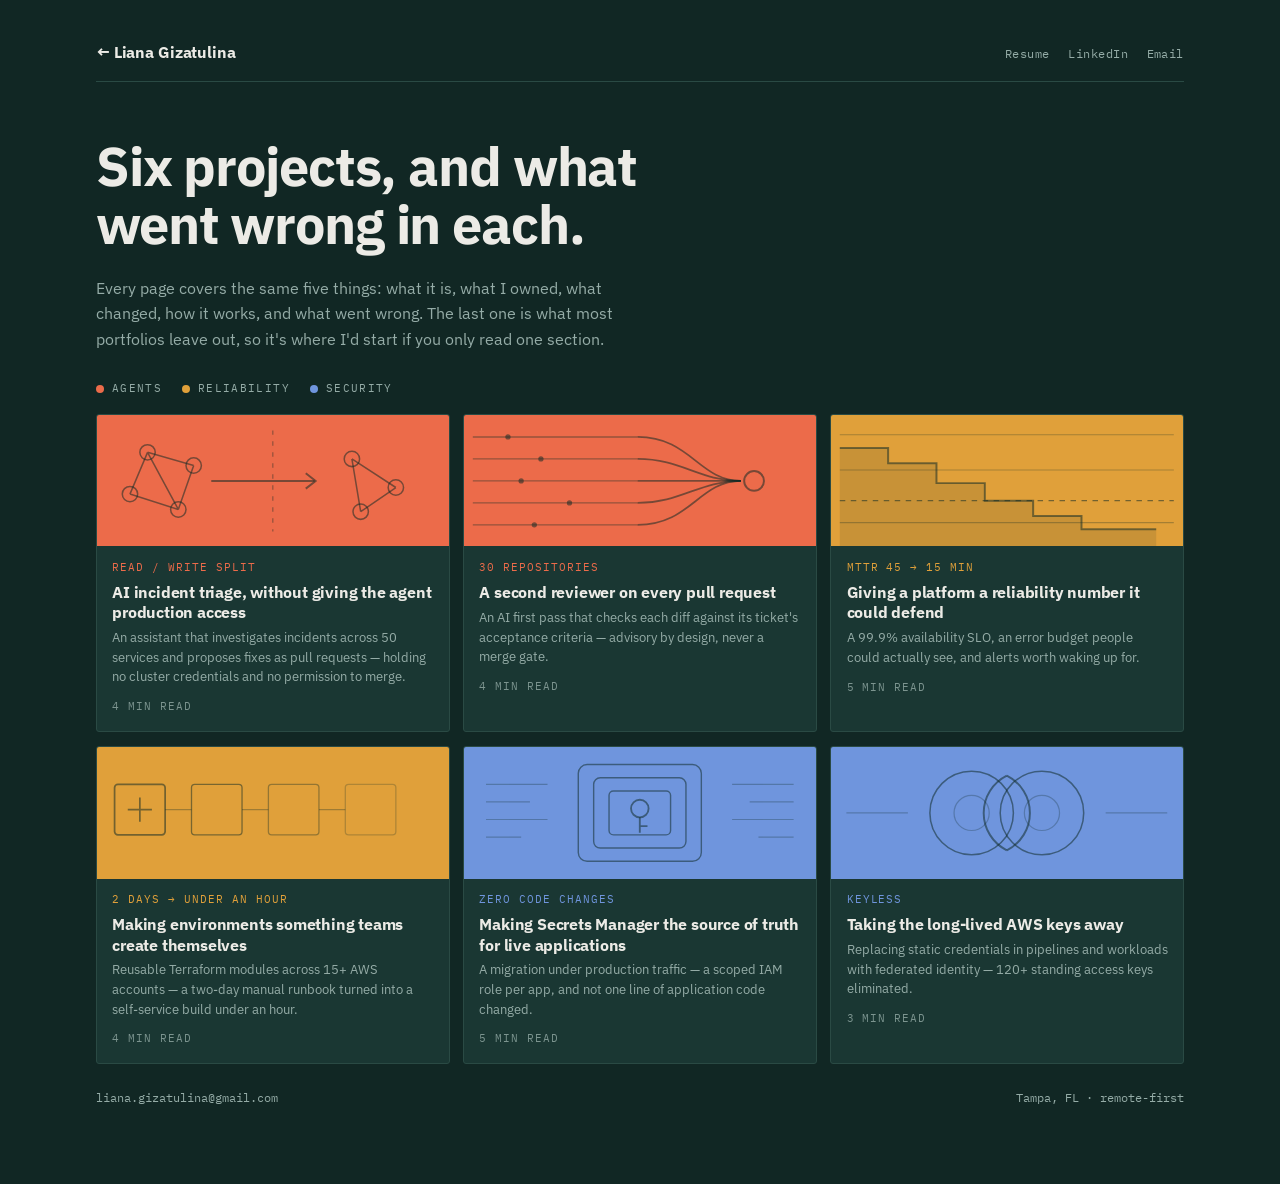
==== commit f92026b6: "restore the teal ground; separate page from surface instead of desaturating The desaturation to #151" ====
--- a/projects/index.html
+++ b/projects/index.html
@@ -19,7 +19,7 @@
 <meta name="twitter:card" content="summary_large_image">
 <link rel="preconnect" href="https://fonts.googleapis.com">
 <link rel="preconnect" href="https://fonts.gstatic.com" crossorigin>
-<link rel="stylesheet" href="../style.css?v=6">
+<link rel="stylesheet" href="../style.css?v=7">
 </head>
 <body>
 
--- a/style.css
+++ b/style.css
@@ -5,14 +5,15 @@
 @import url("https://fonts.googleapis.com/css2?family=IBM+Plex+Mono:wght@400;500&family=IBM+Plex+Sans:wght@400;600;700&display=swap");
 
 :root {
-  /* Direction D — deep teal ground, colour lives in the artwork */
-  --bg: #0f3531;
-  --card: #123c37;
-  --fg: #f2ede4;
-  --muted: #93b3ac;
-  --rule: #285751;
-  --rule-strong: #3d7a70;
-  --hover: #16453f;
+  /* Direction D — teal ground, but with real separation between the page
+     and the surfaces on it, so a long page never reads as one flat wall. */
+  --bg: #112724;
+  --card: #1a3733;
+  --fg: #ecebe6;
+  --muted: #95aca7;
+  --rule: #2a4a44;
+  --rule-strong: #4a736b;
+  --hover: #1f403a;
   --accent: #e0a03a;
   --focus: #6f95dd;
 
@@ -40,12 +41,19 @@
 
 @media (prefers-color-scheme: dark) {
   :root {
-    --bg: #0b2b28;
-    --card: #0f342f;
-    --rule: #23504b;
-    --hover: #133c37;
+    --bg: #0d211e;
+    --card: #16302c;
+    --rule: #24423d;
+    --hover: #1b3833;
   }
 }
+
+/* Each project page takes its category colour as the page accent, so the
+   six interiors are visibly different from each other and tie back to the
+   card the reader clicked. */
+body.c-agents { --accent: var(--cat-agents); }
+body.c-rely   { --accent: var(--cat-rely); }
+body.c-sec    { --accent: var(--cat-sec); }
 
 *, *::before, *::after { box-sizing: border-box; }
 html { -webkit-text-size-adjust: 100%; }
@@ -344,7 +352,7 @@
 /* diagram panel */
 .wide .showcase.framed {
   margin: 0 0 clamp(2.2rem, 5vw, 3.75rem); padding: 0;
-  background: #0c2c29; border: 1px solid var(--rule); border-radius: 4px; overflow: hidden;
+  background: var(--card); border: 1px solid var(--rule); border-radius: 4px; overflow: hidden;
 }
 .wide .showcase.framed .panel-bar {
   display: flex; justify-content: space-between; align-items: center; gap: 0.75rem;
@@ -355,7 +363,7 @@
 .wide .showcase.framed .panel-body { padding: 1.4rem 1.1rem 1.1rem; }
 .wide .showcase.framed svg { display: block; width: 100%; height: auto; color: var(--fg); }
 .wide .showcase.framed figcaption { margin: 1rem 0.25rem 0; max-width: 72ch; color: var(--muted); font-size: 0.85rem; font-family: var(--sans); line-height: 1.55; }
-.wide .showcase.framed figcaption .go { display: inline-block; margin-top: 0.35rem; color: var(--accent); }
+.wide .showcase.framed figcaption .go { display: block; margin-top: 0.5rem; color: var(--accent); }
 
 .wide .sec-label {
   display: flex; align-items: center; gap: 0.75rem; margin: 0 0 0.9rem;
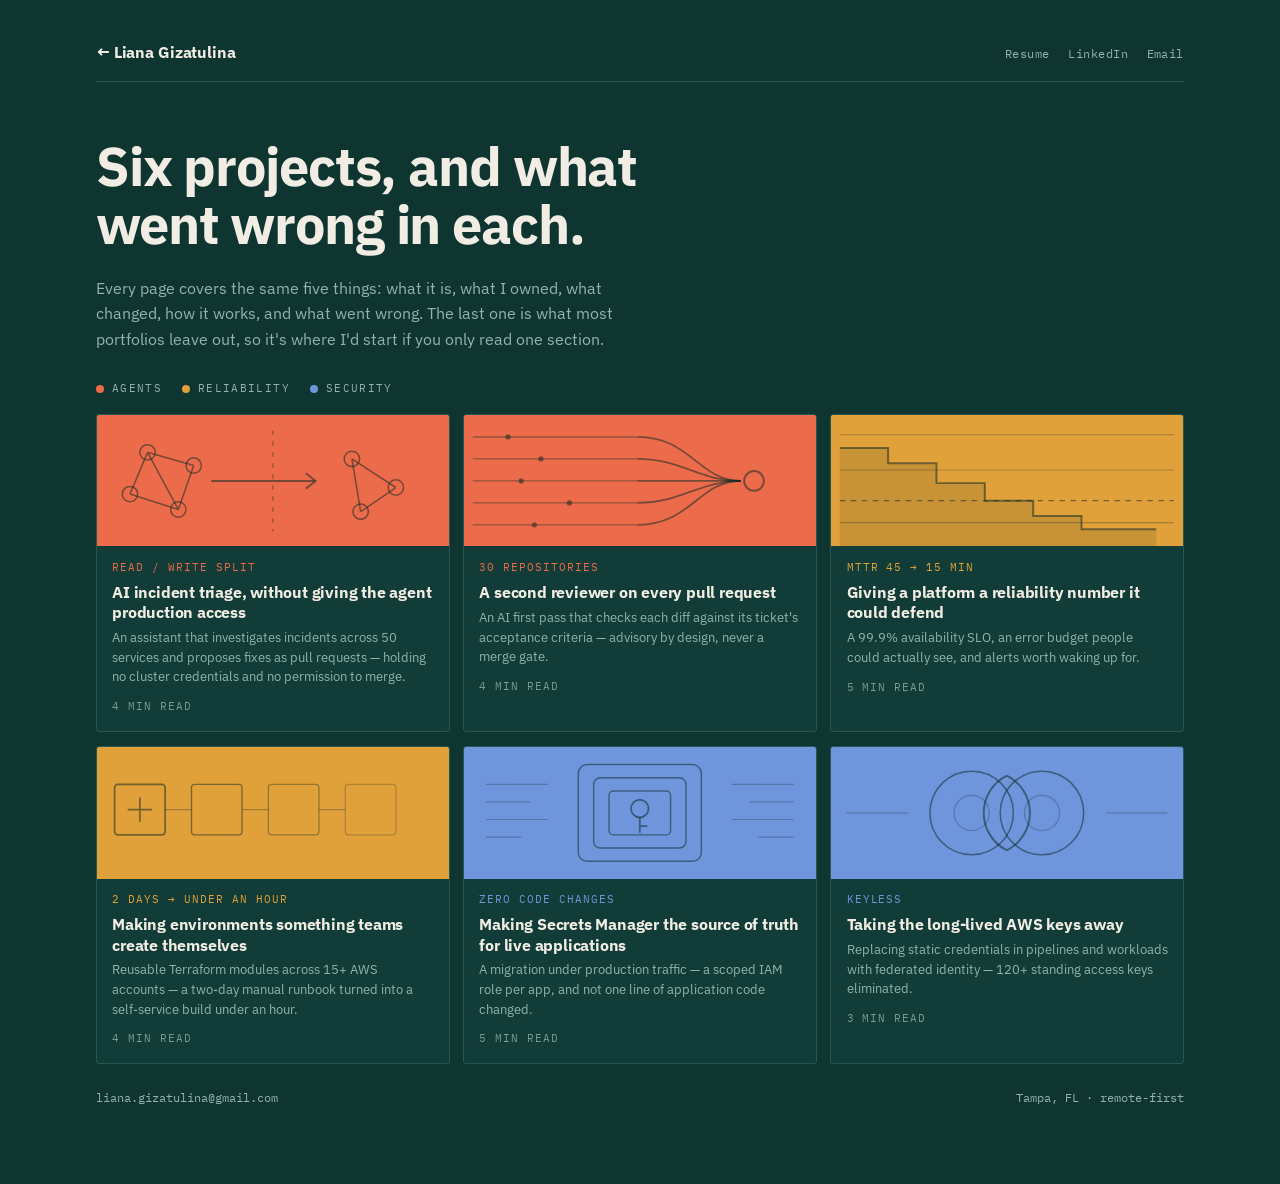
==== commit 89fcc9c9: "restore the original teal; give the method panels a category-coloured header Reverts both the desatu" ====
--- a/projects/index.html
+++ b/projects/index.html
@@ -19,7 +19,7 @@
 <meta name="twitter:card" content="summary_large_image">
 <link rel="preconnect" href="https://fonts.googleapis.com">
 <link rel="preconnect" href="https://fonts.gstatic.com" crossorigin>
-<link rel="stylesheet" href="../style.css?v=7">
+<link rel="stylesheet" href="../style.css?v=8">
 </head>
 <body>
 
--- a/style.css
+++ b/style.css
@@ -5,15 +5,14 @@
 @import url("https://fonts.googleapis.com/css2?family=IBM+Plex+Mono:wght@400;500&family=IBM+Plex+Sans:wght@400;600;700&display=swap");
 
 :root {
-  /* Direction D — teal ground, but with real separation between the page
-     and the surfaces on it, so a long page never reads as one flat wall. */
-  --bg: #112724;
-  --card: #1a3733;
-  --fg: #ecebe6;
-  --muted: #95aca7;
-  --rule: #2a4a44;
-  --rule-strong: #4a736b;
-  --hover: #1f403a;
+  /* Direction D — teal ground, colour lives in the artwork */
+  --bg: #0f3531;
+  --card: #123c37;
+  --fg: #f2ede4;
+  --muted: #93b3ac;
+  --rule: #285751;
+  --rule-strong: #3d7a70;
+  --hover: #16453f;
   --accent: #e0a03a;
   --focus: #6f95dd;
 
@@ -41,10 +40,10 @@
 
 @media (prefers-color-scheme: dark) {
   :root {
-    --bg: #0d211e;
-    --card: #16302c;
-    --rule: #24423d;
-    --hover: #1b3833;
+    --bg: #0b2b28;
+    --card: #0f342f;
+    --rule: #23504b;
+    --hover: #133c37;
   }
 }
 
@@ -277,10 +276,26 @@
 @media (max-width: 46rem) { .doors.with-thumb { grid-template-columns: 1fr; } }
 
 /* project pages: collapsible method notes + diagram node fills */
-details.method { margin: 1.25rem 0 0; padding: 0.75rem 1rem; background: var(--card); border: 1px solid var(--rule); border-radius: 8px; }
-details.method summary { cursor: pointer; font-size: 0.9375rem; font-weight: 600; color: var(--muted); }
-details.method[open] summary { margin-bottom: 0.5rem; }
-details.method p { margin: 0.6rem 0 0; font-size: 0.9375rem; color: var(--muted); }
+details.method {
+  margin: 1.25rem 0 0; padding: 0;
+  background: var(--card); border: 1px solid var(--rule);
+  border-radius: 6px; overflow: hidden;
+}
+details.method summary {
+  cursor: pointer; list-style: none;
+  padding: 0.5rem 0.9rem;
+  background: var(--accent); color: #10201d;
+  font-family: var(--mono); font-size: 0.72rem; font-weight: 500;
+  letter-spacing: 0.09em; text-transform: uppercase;
+}
+details.method summary::-webkit-details-marker { display: none; }
+details.method summary::after { content: " +"; font-weight: 700; }
+details.method[open] summary::after { content: " \2212"; }
+details.method summary:hover { filter: brightness(1.07); }
+details.method summary:focus-visible { outline: 2px solid var(--focus); outline-offset: -3px; }
+details.method[open] summary { margin-bottom: 0; }
+details.method p { margin: 0; padding: 0.85rem 0.95rem; font-size: 0.9375rem; color: var(--muted); }
+details.method p + p { padding-top: 0; }
 .n-src  { fill: var(--hover); }
 .n-core { fill: var(--left); stroke: var(--left-ink); }
 .n-out  { fill: var(--card); stroke: var(--rule-strong); }
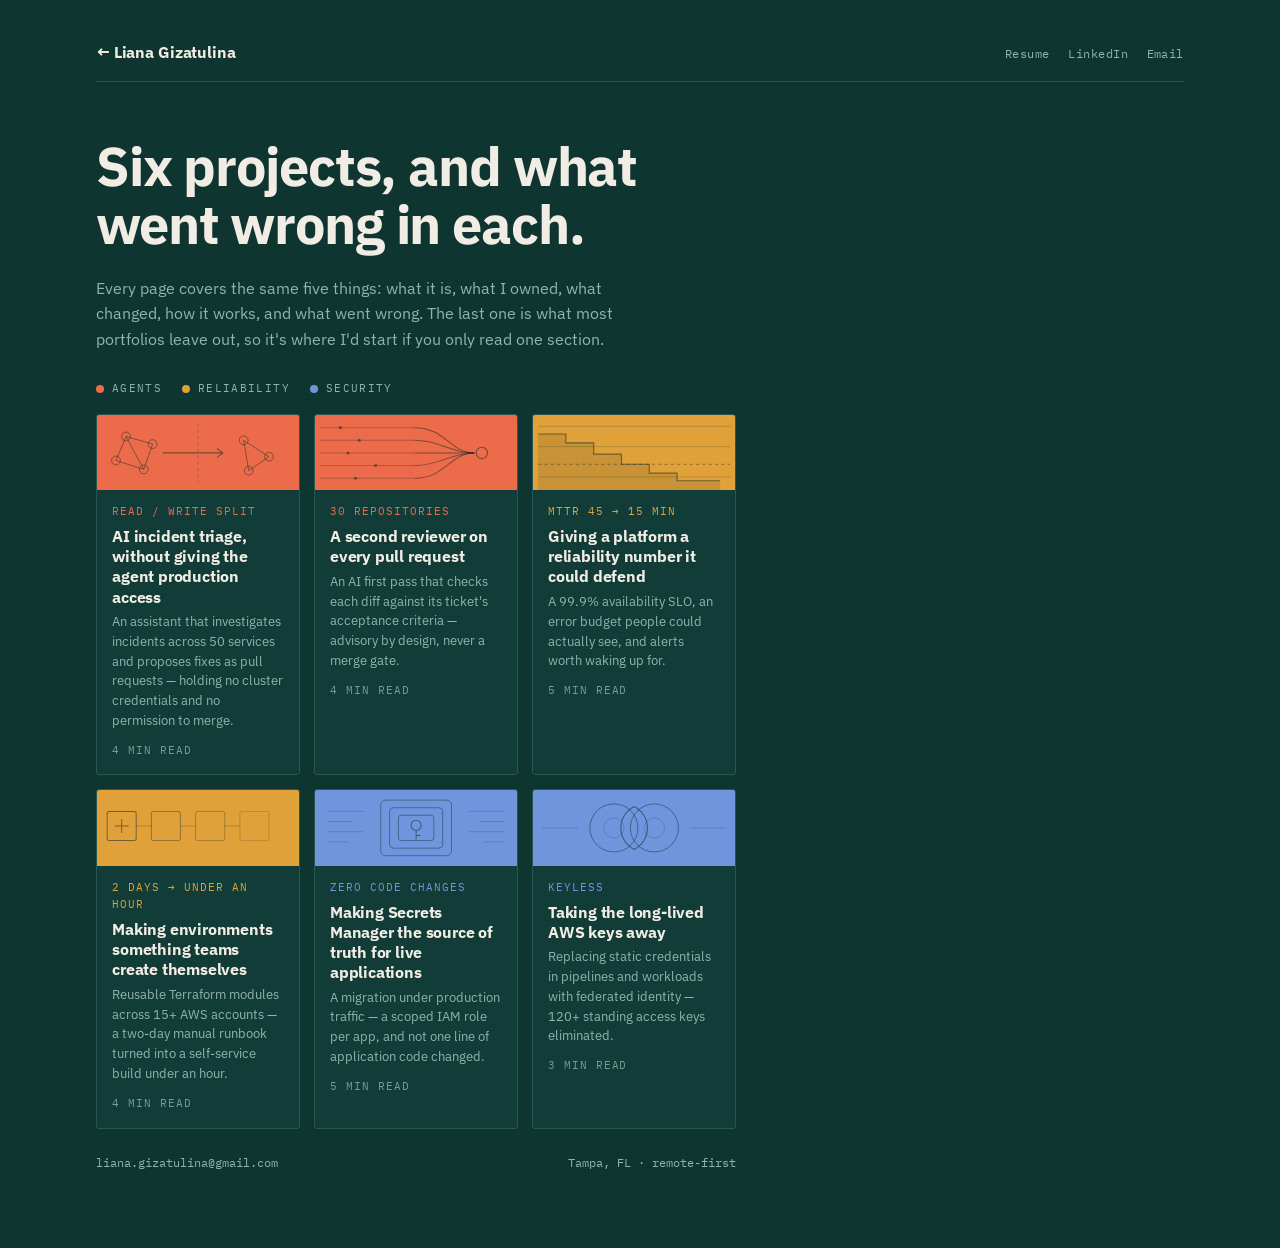
==== commit 123e1c45: "interior pages: desktop shell, nav with contact, diagram fixes Interior pages ran at a 36rem column " ====
--- a/projects/index.html
+++ b/projects/index.html
@@ -19,7 +19,7 @@
 <meta name="twitter:card" content="summary_large_image">
 <link rel="preconnect" href="https://fonts.googleapis.com">
 <link rel="preconnect" href="https://fonts.gstatic.com" crossorigin>
-<link rel="stylesheet" href="../style.css?v=8">
+<link rel="stylesheet" href="../style.css?v=9">
 </head>
 <body>
 
--- a/style.css
+++ b/style.css
@@ -31,7 +31,7 @@
   --left-ink: #dff3ec;
   --good: #4fb99a;
 
-  --measure: 36rem;
+  --measure: 40rem;
   --wide: 68rem;
   --sans: "IBM Plex Sans", -apple-system, BlinkMacSystemFont, "Segoe UI", Roboto, "Helvetica Neue", Arial, sans-serif;
   --serif: "IBM Plex Sans", -apple-system, BlinkMacSystemFont, "Segoe UI", Roboto, "Helvetica Neue", Arial, sans-serif;
@@ -67,7 +67,11 @@
   line-height: 1.6;
 }
 
-.wrap { max-width: var(--measure); margin: 0 auto; }
+.wrap { max-width: 52rem; margin: 0 auto; }
+.wrap.wide { max-width: var(--wide); }
+/* Prose keeps a readable measure; structure - headings and their rules,
+   diagrams, code, the method panels - spans the full shell. */
+.wrap > p, .wrap > ul, .wrap > ol, .wrap > dl, .wrap > blockquote { max-width: var(--measure); }
 
 a { color: inherit; text-decoration-thickness: 1px; text-underline-offset: 2px; }
 a:focus-visible { outline: 2px solid var(--focus); outline-offset: 3px; border-radius: 2px; }
@@ -331,18 +335,16 @@
    category colour on hover and keyboard focus only.
    ============================================================ */
 
-.wrap.wide { max-width: var(--wide); }
-
-.wide .site-nav {
+.site-nav {
   display: flex; justify-content: space-between; align-items: baseline;
   gap: 1rem; flex-wrap: wrap;
   padding-bottom: 0.9rem; margin-bottom: clamp(2rem, 5vw, 3.5rem);
   border-bottom: 1px solid var(--rule);
 }
-.wide .who { font-weight: 700; font-size: 0.98rem; letter-spacing: -0.008em; }
-.wide .nav-links { display: flex; gap: 1.15rem; flex-wrap: wrap; font-family: var(--mono); font-size: 0.78rem; letter-spacing: 0.04em; }
-.wide .nav-links a { color: var(--muted); text-decoration: none; border-bottom: 1px solid transparent; padding-bottom: 2px; }
-.wide .nav-links a:hover { color: var(--accent); border-bottom-color: var(--accent); }
+.who { font-weight: 700; font-size: 0.98rem; letter-spacing: -0.008em; }
+.nav-links { display: flex; gap: 1.15rem; flex-wrap: wrap; font-family: var(--mono); font-size: 0.78rem; letter-spacing: 0.04em; }
+.nav-links a { color: var(--muted); text-decoration: none; border-bottom: 1px solid transparent; padding-bottom: 2px; }
+.nav-links a:hover { color: var(--accent); border-bottom-color: var(--accent); }
 
 .wide .hero h1 {
   margin: 0 0 1.35rem; max-width: 20ch;
@@ -375,8 +377,14 @@
   font-family: var(--mono); font-size: 0.7rem; letter-spacing: 0.14em; text-transform: uppercase; color: var(--muted);
 }
 .wide .showcase.framed .panel-bar b { color: var(--accent); font-weight: 500; }
-.wide .showcase.framed .panel-body { padding: 1.4rem 1.1rem 1.1rem; }
-.wide .showcase.framed svg { display: block; width: 100%; height: auto; color: var(--fg); }
+.wide .showcase.framed .panel-body { padding: 1.6rem 1.1rem 1.1rem; }
+/* The drawing is authored at 680 units wide. Letting it stretch to a
+   1400px viewport scales the type and the gaps ~2.6x, which is what made
+   it read as a big empty box. Cap it near its design size and centre it. */
+.wide .showcase.framed svg { display: block; width: 100%; max-width: 50rem; height: auto; margin: 0 auto; color: var(--fg); }
+/* Unclassed nodes were hairline outlines on a dark ground - nearly invisible
+   at size. The two classed ones (n-read / n-act) keep their own fills. */
+.wide .showcase.framed rect:not([class]) { fill: var(--hover); }
 .wide .showcase.framed figcaption { margin: 1rem 0.25rem 0; max-width: 72ch; color: var(--muted); font-size: 0.85rem; font-family: var(--sans); line-height: 1.55; }
 .wide .showcase.framed figcaption .go { display: block; margin-top: 0.5rem; color: var(--accent); }
 
@@ -415,8 +423,8 @@
 .wide .pcard-title { display: block; margin: 0 0 0.35rem; font-size: 1.03rem; font-weight: 700; line-height: 1.22; letter-spacing: -0.012em; }
 .wide .pcard-note { display: block; margin: 0; color: var(--muted); font-size: 0.82rem; line-height: 1.5; }
 .wide .pcard-time { display: block; margin: 0.7rem 0 0; font-family: var(--mono); font-size: 0.66rem; letter-spacing: 0.09em; text-transform: uppercase; color: var(--muted); opacity: .8; }
-.wide .who a.home { color: var(--fg); text-decoration: none; }
-.wide .who a.home:hover { color: var(--accent); }
+.who a.home { color: var(--fg); text-decoration: none; }
+.who a.home:hover { color: var(--accent); }
 
 .c-agents { --cat: var(--cat-agents); }
 .c-rely   { --cat: var(--cat-rely); }
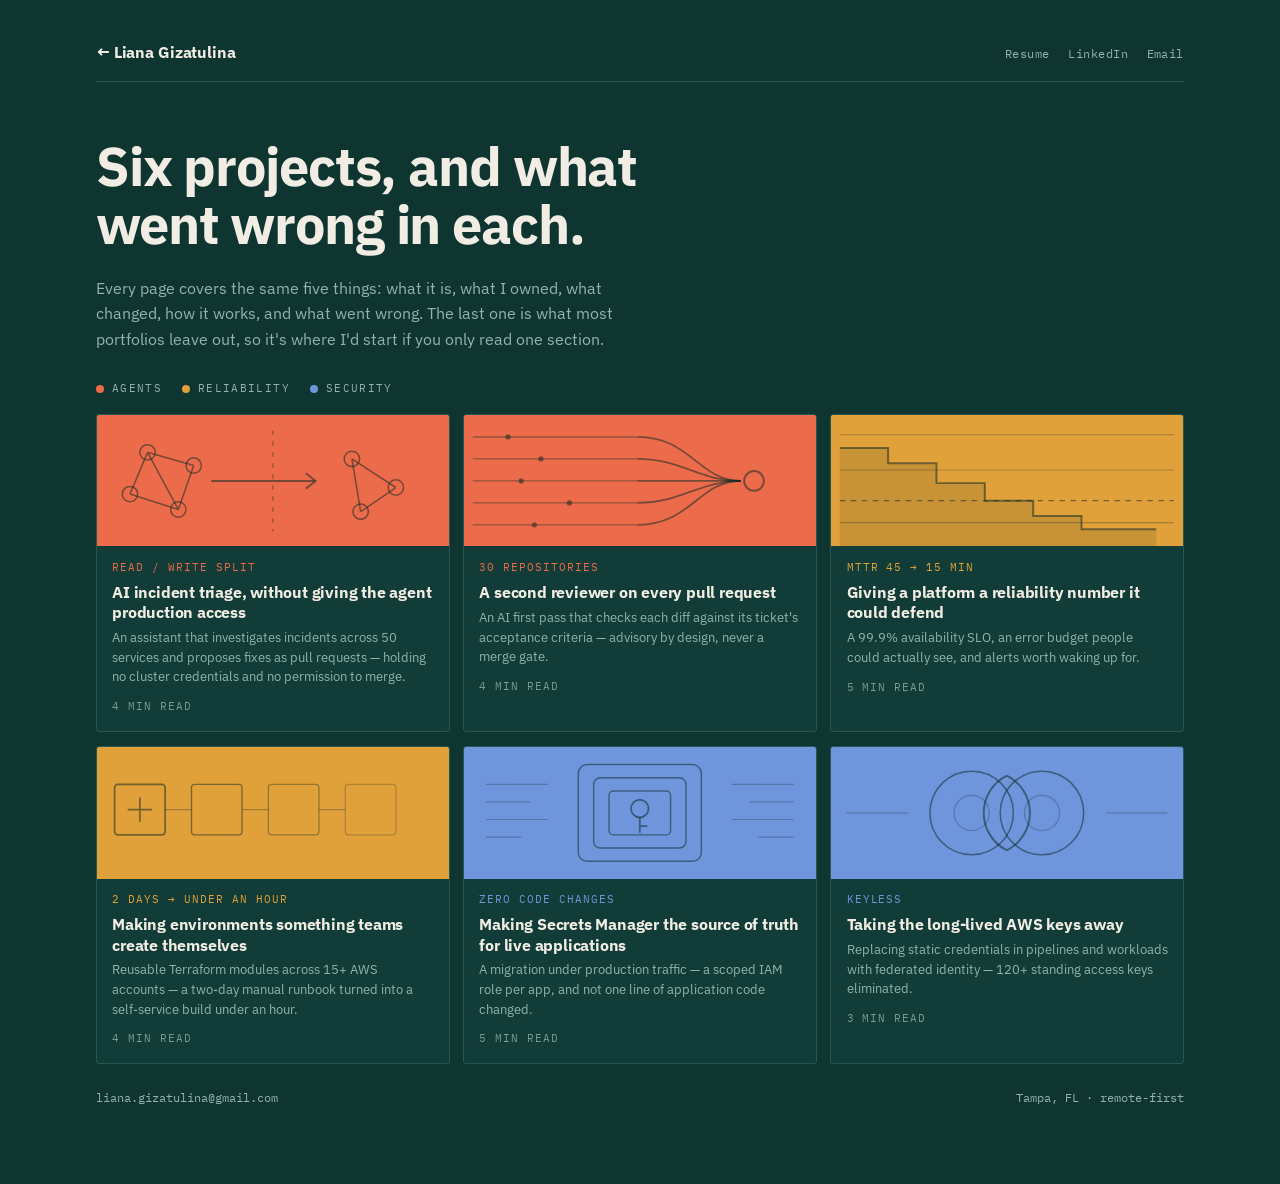
==== commit 0353dece: "landing: two-column hero; fix the prose measure capping the landing grids REGRESSION FIX. The interi" ====
--- a/projects/index.html
+++ b/projects/index.html
@@ -19,7 +19,7 @@
 <meta name="twitter:card" content="summary_large_image">
 <link rel="preconnect" href="https://fonts.googleapis.com">
 <link rel="preconnect" href="https://fonts.gstatic.com" crossorigin>
-<link rel="stylesheet" href="../style.css?v=9">
+<link rel="stylesheet" href="../style.css?v=10">
 </head>
 <body>
 
--- a/style.css
+++ b/style.css
@@ -71,7 +71,8 @@
 .wrap.wide { max-width: var(--wide); }
 /* Prose keeps a readable measure; structure - headings and their rules,
    diagrams, code, the method panels - spans the full shell. */
-.wrap > p, .wrap > ul, .wrap > ol, .wrap > dl, .wrap > blockquote { max-width: var(--measure); }
+.wrap:not(.wide) > p, .wrap:not(.wide) > ul, .wrap:not(.wide) > ol,
+.wrap:not(.wide) > dl, .wrap:not(.wide) > blockquote { max-width: var(--measure); }
 
 a { color: inherit; text-decoration-thickness: 1px; text-underline-offset: 2px; }
 a:focus-visible { outline: 2px solid var(--focus); outline-offset: 3px; border-radius: 2px; }
@@ -346,6 +347,18 @@
 .nav-links a { color: var(--muted); text-decoration: none; border-bottom: 1px solid transparent; padding-bottom: 2px; }
 .nav-links a:hover { color: var(--accent); border-bottom-color: var(--accent); }
 
+/* Hero runs as two columns on a wide screen - the pitch on the left, the
+   safety diagram on the right - then stacks below 62rem. */
+.wide .hero-split { display: grid; gap: 1.75rem; align-items: center; margin-bottom: clamp(2.2rem, 5vw, 3.5rem); }
+@media (min-width: 62rem) {
+  .wide .hero-split { grid-template-columns: minmax(0, 0.82fr) minmax(0, 1.18fr); gap: 2.75rem; }
+}
+.wide .hero-split .hero h1 { font-size: clamp(1.7rem, 2.9vw, 2.45rem); max-width: 15ch; margin-bottom: 1.1rem; }
+.wide .hero-split .hook { max-width: none; font-size: 0.95rem; margin-bottom: 1.4rem; }
+.wide .hero-split .chips { margin-bottom: 0; }
+.wide .hero-split .showcase.framed { margin: 0; }
+.wide .hero-split .showcase.framed svg { max-width: none; }
+
 .wide .hero h1 {
   margin: 0 0 1.35rem; max-width: 20ch;
   font-family: var(--sans); font-weight: 700;
